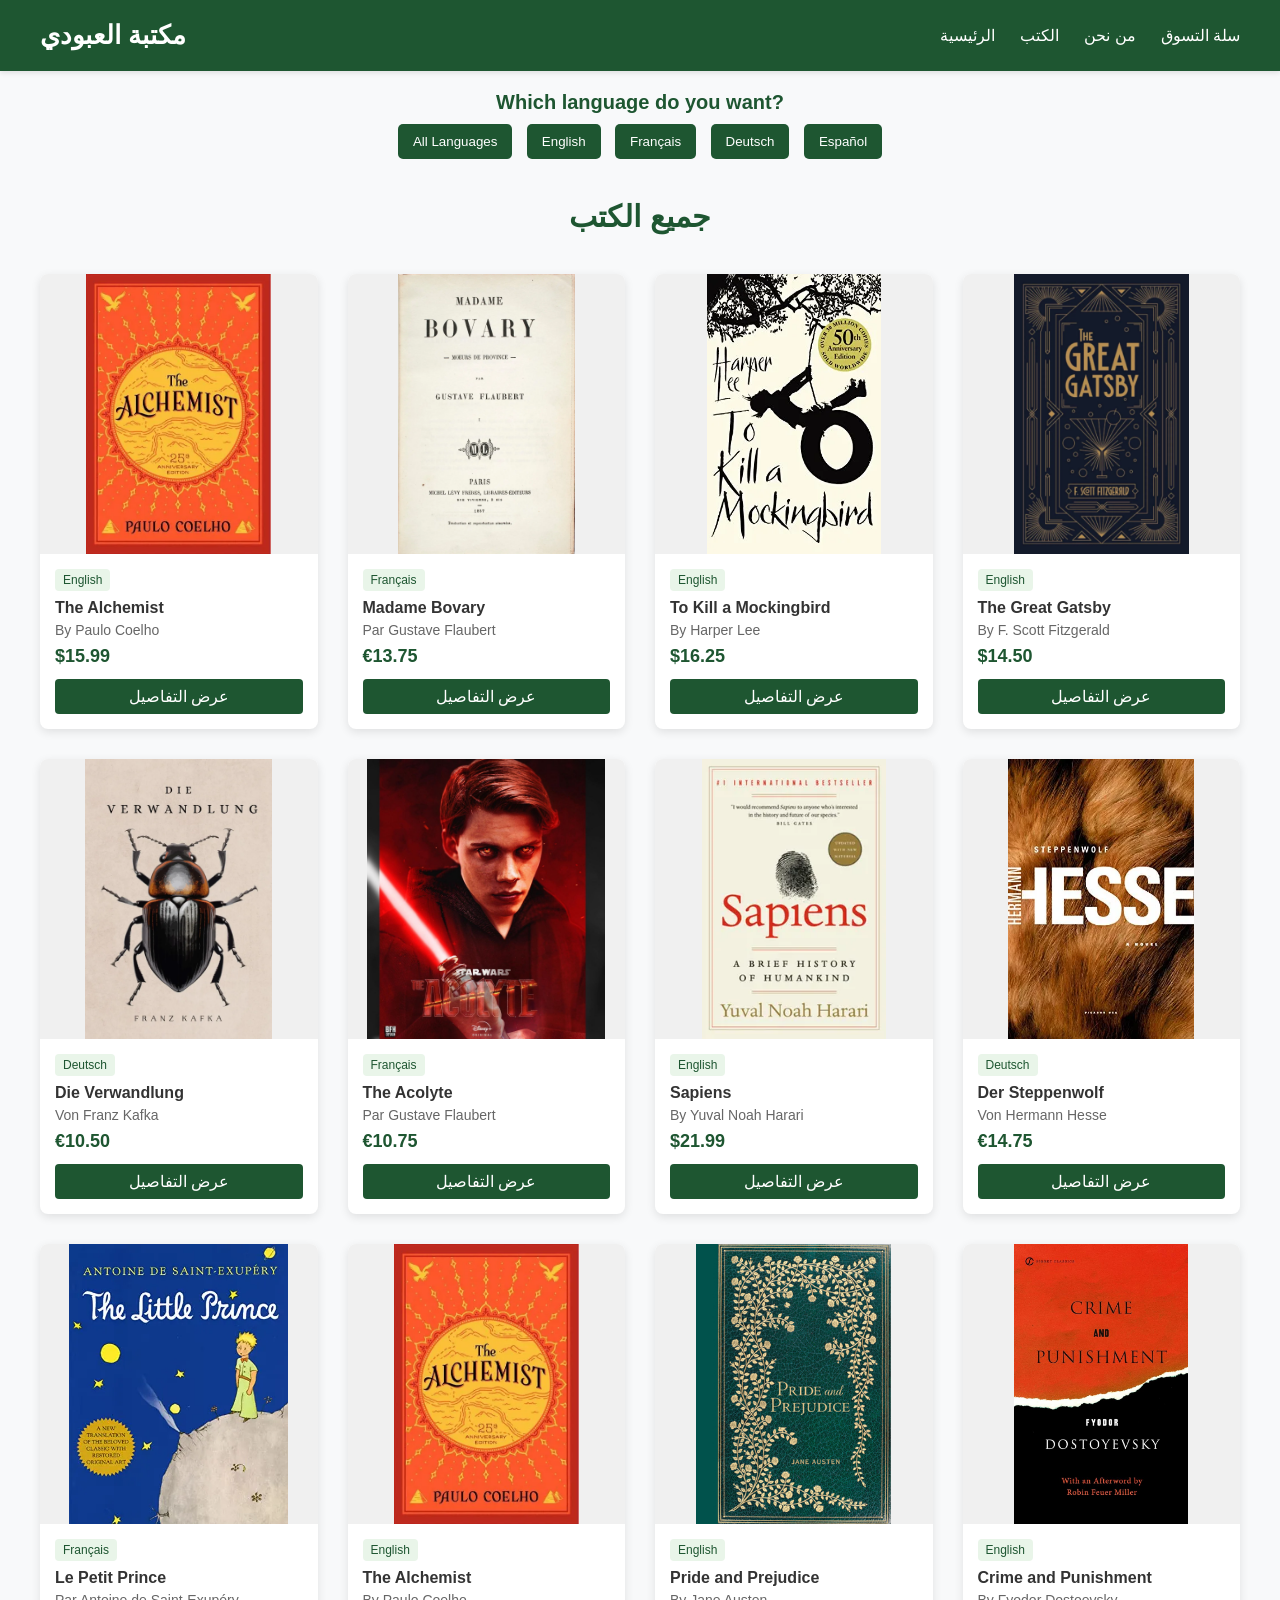
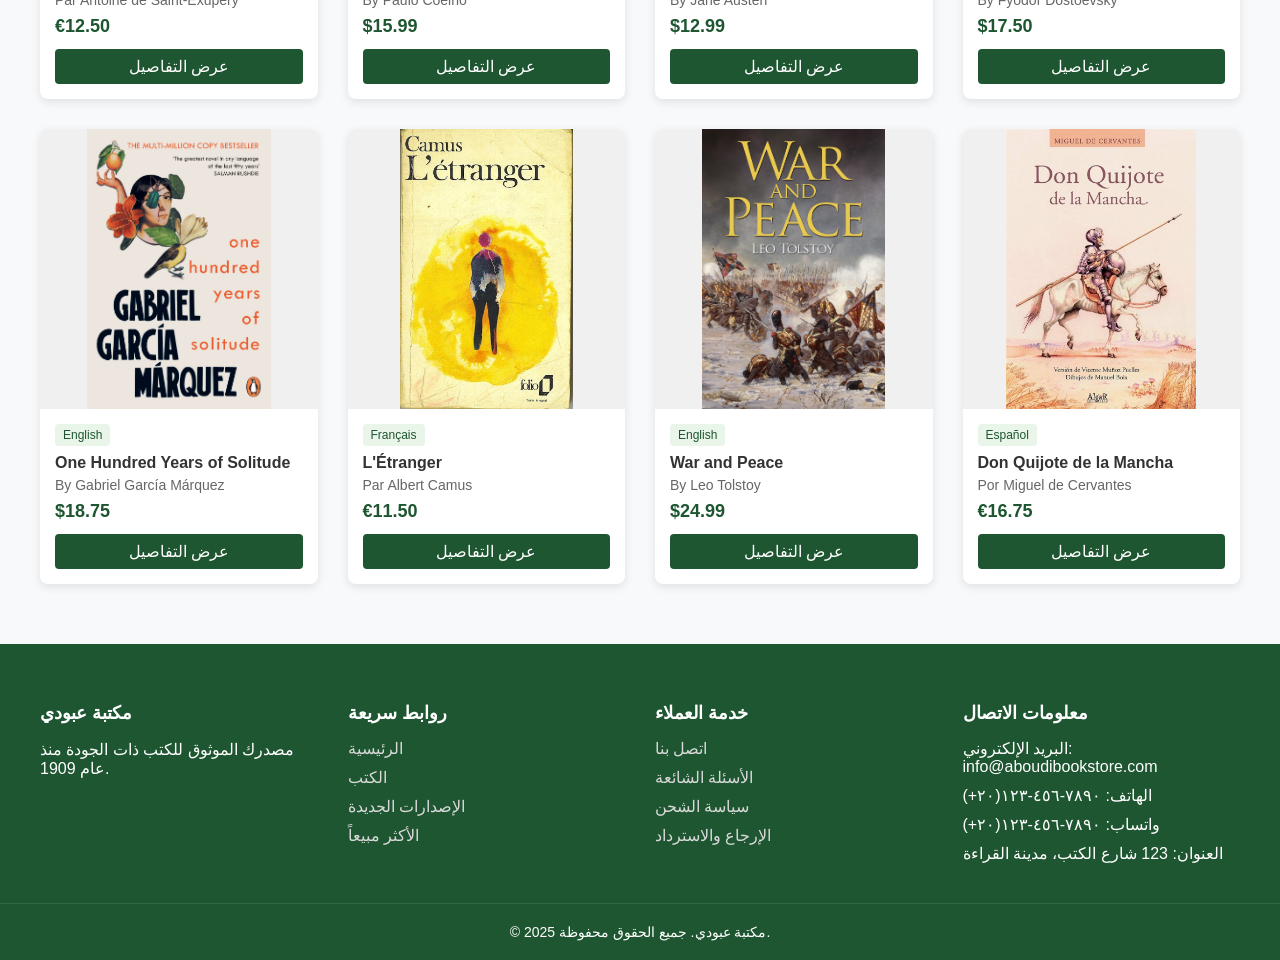
==== books.html @ b1434399 "trail" ====
<!DOCTYPE html>
<html lang="en" dir="ltr">

<head>
  <meta charset="UTF-8">
  <meta name="viewport" content="width=device-width, initial-scale=1">
  <title>مكتبة عبودي - الكتب</title>
  <style>
    body {
      font-family: 'Segoe UI', Tahoma, Geneva, Verdana, sans-serif;
      background-color: #f8f9fa;
      margin: 0;
      color: #333;
    }

    /* Header Styles */
    header {
      background-color: #1e5631;
      color: white;
      padding: 20px 0;
      box-shadow: 0 2px 5px rgba(0, 0, 0, 0.1);
    }

    .header-container {
      display: flex;
      justify-content: space-between;
      align-items: center;
      max-width: 1200px;
      margin: 0 auto;
      padding: 0 20px;
    }

    .logo {
      font-size: 26px;
      font-weight: bold;
    }

    .nav-menu {
      display: flex;
      gap: 25px;
    }

    .nav-menu a {
      color: white;
      text-decoration: none;
      font-weight: 500;
      transition: color 0.3s;
    }

    .nav-menu a:hover {
      color: #9ee6a0;
      text-decoration: underline;
      text-underline-offset: 5px;
    }

    /* Main Content Styles */
    .main-content {
      max-width: 1200px;
      margin: 40px auto;
      padding: 0 20px;
    }

    .section-heading {
      text-align: center;
      margin-bottom: 40px;
      font-size: 30px;
      color: #1e5631;
    }

    .books-grid {
      display: grid;
      grid-template-columns: repeat(auto-fill, minmax(220px, 1fr));
      gap: 30px;
      margin-bottom: 60px;
    }

    .book-card {
      background: white;
      border-radius: 8px;
      overflow: hidden;
      box-shadow: 0 3px 10px rgba(0, 0, 0, 0.1);
      transition: transform 0.3s;
      cursor: pointer;
    }

    .book-card:hover {
      transform: translateY(-5px);
    }

    .book-image {
      height: 280px;
      overflow: hidden;
      background-color: #f0f0f0;
      display: flex;
      align-items: center;
      justify-content: center;
    }

    .book-image img {
      max-width: 100%;
      max-height: 100%;
      object-fit: cover;
    }

    .book-details {
      padding: 15px;
    }

    .language-tag {
      display: inline-block;
      padding: 4px 8px;
      background-color: #e9f5e9;
      color: #1e5631;
      border-radius: 4px;
      font-size: 12px;
      margin-bottom: 8px;
    }

    .book-title {
      font-weight: 600;
      margin-bottom: 5px;
      font-size: 16px;
    }

    .book-author {
      color: #666;
      font-size: 14px;
      margin-bottom: 8px;
    }

    .book-price {
      color: #1e5631;
      font-weight: 600;
      font-size: 18px;
      margin-bottom: 12px;
    }

    .btn {
      display: inline-block;
      padding: 8px 16px;
      background-color: #1e5631;
      color: white;
      text-decoration: none;
      border-radius: 4px;
      transition: background-color 0.3s;
      text-align: center;
      width: 100%;
      box-sizing: border-box;
    }

    .btn:hover {
      background-color: #173f25;
    }

    .footer {
            background-color: #1e5631;
            color: white;
            padding: 40px 0 20px;
        }

        .footer-container {
            max-width: 1200px;
            margin: 0 auto;
            padding: 0 20px;
            display: grid;
            grid-template-columns: repeat(auto-fit, minmax(200px, 1fr));
            gap: 30px;
        }

        .footer h3 {
            margin-bottom: 15px;
            font-size: 18px;
        }

        .footer ul {
            list-style: none;
            padding: 0;
            margin: 0;
        }

        .footer li {
            margin-bottom: 10px;
        }

        .footer a {
            color: #d9d9d9;
            text-decoration: none;
        }

        .footer a:hover {
            color: white;
        }

        .copyright {
            text-align: center;
            margin-top: 30px;
            padding-top: 20px;
            border-top: 1px solid rgba(255, 255, 255, 0.1);
            font-size: 14px;
        }

    /* Responsive Design */
    @media (max-width: 768px) {
      .header-container {
        flex-direction: column;
        text-align: center;
      }

      .nav-menu {
        margin-top: 20px;
        flex-wrap: wrap;
        justify-content: center;
      }

      .books-grid {
        grid-template-columns: repeat(auto-fill, minmax(160px, 1fr));
        gap: 20px;
      }

      .book-image {
        height: 220px;
      }

      .footer-container {
        grid-template-columns: 1fr;
        text-align: center;
      }
    }

    @media (max-width: 480px) {
      .nav-menu {
        gap: 15px;
      }

      .books-grid {
        grid-template-columns: repeat(auto-fill, minmax(140px, 1fr));
        gap: 15px;
      }

      .book-image {
        height: 180px;
      }

      .book-details {
        padding: 10px;
      }

      .book-title {
        font-size: 14px;
      }

      .book-author {
        font-size: 12px;
      }

      .book-price {
        font-size: 16px;
      }
    }

    .language-filter {
      text-align: center;
      margin-bottom: 20px;
      h3 {
        margin-bottom: 10px;
        font-size: 20px;
        color: #1e5631;
      }
      button {
        margin: 0 5px;
        padding: 10px 15px;
        background-color: #1e5631;
        color: white;
        border: none;
        border-radius: 5px;
        cursor: pointer;
        transition: background-color 0.3s;
      }
      button:hover {
        background-color: #173f25;
      }
    }

   
  </style>
</head>

<body>
  <header>
    <div class="header-container">
      <div class="logo">مكتبة العبودي</div>
      <nav class="nav-menu">
        <a href="home.html">الرئيسية</a>
        <a href="books.html">الكتب</a>
        <!-- <a href="books.html">التصنيفات</a> -->
        <a href="aboutUs.html">من نحن</a>
        <!-- <a href="login.html">تسجيل الدخول</a> -->
        <a href="cart.html">سلة التسوق</a>
      </nav>
    </div>
  </header>

  <div class="language-filter">
    <h3>Which language do you want?</h3>
    <div class="filter-buttons">
      <button class="filter-btn active" data-language="all">All Languages</button>
      <button class="filter-btn" data-language="English">English</button>
      <button class="filter-btn" data-language="Français">Français</button>
      <button class="filter-btn" data-language="Deutsch">Deutsch</button>
      <button class="filter-btn" data-language="Español">Español</button>
    </div>
  </div>

  <main class="main-content">
    <h2 class="section-heading">جميع الكتب</h2>
    <div class="books-grid">
      

      <div class="book-card">
        <div class="book-image">
          <img src="books/518qiLwlQ0L.webp" alt="غلاف الكتاب">
        </div>
        <div class="book-details">
          <div class="language-tag">English</div>
          <div class="book-title">The Alchemist</div>
          <div class="book-author">By Paulo Coelho</div>
          <div class="book-price">$15.99</div>
          <div class="book-description" style="display: none;">The Alchemist is a novel by Paulo Coelho that tells the
            story of an</div>
          <a href="book-details.html" class="btn">عرض التفاصيل</a>
        </div>
      </div>

      
      <div class="book-card">
        <div class="book-image">
          <img src="books/Madame_Bovary_1857_(hi-res).webp" alt="غلاف الكتاب">
        </div>
        <div class="book-details">
          <div class="language-tag">Français</div>
          <div class="book-title">Madame Bovary</div>
          <div class="book-author">Par Gustave Flaubert</div>
          <div class="book-price">€13.75</div>
          <div class="book-description" style="display: none;">a doctor's wife who becomes disillusioned with her
            provincial life</div>
          <a href="book-details.html" class="btn">عرض التفاصيل</a>
        </div>
      </div>

      <div class="book-card">
        <div class="book-image">
          <img src="books/to kill.webp" alt="غلاف الكتاب">
        </div>
        <div class="book-details">
          <div class="language-tag">English</div>
          <div class="book-title">To Kill a Mockingbird</div>
          <div class="book-author">By Harper Lee</div>
          <div class="book-price">$16.25</div>
          <div class="book-description" style="display: none;">TTo Kill a Mockingbird is a 1960 Southern Gothic novel by
            American
            author Harper Lee. Set in the fictional town of Maycomb, Alabama, during the Great Depression,
            the story is narrated by Scout Finch, a six-year-old tomboy who lives with her</div>
          <a href="book-details.html" class="btn">عرض التفاصيل</a>
        </div>
      </div>

      <div class="book-card">
        <div class="book-image">
          <img src="books/great gatsby.webp" alt="غلاف الكتاب">
        </div>
        <div class="book-details">
          <div class="language-tag">English</div>
          <div class="book-title">The Great Gatsby</div>
          <div class="book-author">By F. Scott Fitzgerald</div>
          <div class="book-price">$14.50</div>
          <div class="book-description" style="display: none;">The Great Gatsby is a novel by American author F. Scott
            Fitzgerald,
            published in 1925. Set in the Jazz Age on Long Island, near New York City, the novel follows the
            first-person narrator Nick Carraway as he interacts with Jay Gatsby</div>
          <a href="book-details.html" class="btn">عرض التفاصيل</a>
        </div>
      </div>

      <div class="book-card">
        <div class="book-image">
          <img src="books/Die Verwandlung.webp" alt="غلاف الكتاب">
        </div>
        <div class="book-details">
          <div class="language-tag">Deutsch</div>
          <div class="book-title" id="book-title">Die Verwandlung</div>
          <div class="book-author" id="book-author">Von Franz Kafka</div>
          <div class="book-price">€10.50</div>
          <div class="book-description" style="display: none;">Die Verwandlung," also known as "The Metamorphosis," is a
            novella by
            Franz Kafka published in 1915</div>
          <a href="book-details.html" class="btn">عرض التفاصيل</a>
        </div>
        
      </div>

      <div class="book-card">
        <div class="book-image">
          <img src="Images/book3.jpg" alt="غلاف الكتاب">
        </div>
        <div class="book-details">
          <div class="language-tag">Français</div>
          <div class="book-title">The Acolyte</div>
          <div class="book-author">Par Gustave Flaubert</div>
          <div class="book-price">€10.75</div>
          <div class="book-description" style="display: none;">a doctor's wife who becomes disillusioned with her
            provincial life and
            seeks passion and luxury through extramarital affairs and excessive spending, leading to her
            downfall.</div>
          <a href="book-details.html" class="btn">عرض التفاصيل</a>
        </div>
      </div>

      <div class="book-card">
        <div class="book-image">
          <img src="books/sapiens.webp" alt="غلاف الكتاب">
        </div>
        <div class="book-details">
          <div class="language-tag">English</div>
          <div class="book-title">Sapiens</div>
          <div class="book-author">By Yuval Noah Harari</div>
          <div class="book-price">$21.99</div>
          <div class="book-description" style="display: none;">A Brief History of Humankind by Yuval Noah Harari is a
            book that
            explores the history and impact of Homo sapiens on the world.</div>
          <a href="book-details.html" class="btn">عرض التفاصيل</a>
        </div>
      </div>

      <div class="book-card">
        <div class="book-image">
          <img src="books/die.webp" alt="غلاف الكتاب">
        </div>
        <div class="book-details">
          <div class="language-tag">Deutsch</div>
          <div class="book-title">Der Steppenwolf</div>
          <div class="book-author">Von Hermann Hesse</div>
          <div class="book-price">€14.75</div>
          <div class="book-description" style="display: none;">a complex narrative that delves into the inner turmoil of
            its
            protagonist, Harry Haller, who identifies himself as a "wolf of the steppes," or Steppenwolf.
          </div>
          <a href="book-details.html" class="btn">عرض التفاصيل</a>
        </div>
      </div>

      <div class="book-card">
        <div class="book-image">
          <img src="books/Le Petit Prince.webp" alt="غلاف الكتاب">
        </div>
        <div class="book-details">
          <div class="language-tag">Français</div>
          <div class="book-title">Le Petit Prince</div>
          <div class="book-author">Par Antoine de Saint-Exupéry</div>
          <div class="book-price">€12.50</div>
          <div class="book-description" style="display: none;">a novella by Antoine de Saint-Exupéry that tells the
            story of a young</div>
          <a href="book-details.html" class="btn">عرض التفاصيل</a>
        </div>
      </div>
      <div class="book-card">
        <div class="book-image">
          <img src="books/518qiLwlQ0L.webp" alt="غلاف الكتاب">
        </div>
        <div class="book-details">
          <div class="language-tag">English</div>
          <div class="book-title">The Alchemist</div>
          <div class="book-author">By Paulo Coelho</div>
          <div class="book-price">$15.99</div>
          <div class="book-description" style="display: none;">The Alchemist is a novel by Paulo Coelho that tells the
            story of an</div>
          <a href="book-details.html" class="btn">عرض التفاصيل</a>
        </div>
      </div>

      
      <div class="book-card">
        <div class="book-image">
          <img src="books/Pride and Prejudice.jpg" alt="غلاف الكتاب">
        </div>
        <div class="book-details">
          <div class="language-tag">English</div>
          <div class="book-title">Pride and Prejudice</div>
          <div class="book-author">By Jane Austen</div>
          <div class="book-price">$12.99</div>
          <div class="book-description" style="display: none;">Pride and Prejudice is a romantic novel by Jane Austen,
            published in 1813. The story follows the main character Elizabeth Bennet as she deals with issues of
            manners, upbringing, morality, education, and marriage in the society of the landed gentry of early
            19th-century England.</div>
          <a href="book-details.html" class="btn">عرض التفاصيل</a>
        </div>
      </div>

      
      <div class="book-card">
        <div class="book-image">
          <img src="books/Crime and Punishment.jpg" alt="غلاف الكتاب">
        </div>
        <div class="book-details">
          <div class="language-tag">English</div>
          <div class="book-title">Crime and Punishment</div>
          <div class="book-author">By Fyodor Dostoevsky</div>
          <div class="book-price">$17.50</div>
          <div class="book-description" style="display: none;">Crime and Punishment focuses on the mental anguish and
            moral dilemmas of Rodion Raskolnikov, an impoverished ex-student in Saint Petersburg who formulates a plan
            to kill an unscrupulous pawnbroker for her money.</div>
          <a href="book-details.html" class="btn">عرض التفاصيل</a>
        </div>
      </div>

      
      <div class="book-card">
        <div class="book-image">
          <img src="books/One Hundred Years of Solitude.jpg" alt="غلاف الكتاب">
        </div>
        <div class="book-details">
          <div class="language-tag">English</div>
          <div class="book-title">One Hundred Years of Solitude</div>
          <div class="book-author">By Gabriel García Márquez</div>
          <div class="book-price">$18.75</div>
          <div class="book-description" style="display: none;">One Hundred Years of Solitude tells the story of the rise
            and fall of the mythical town of Macondo through the history of the Buendía family.</div>
          <a href="book-details.html" class="btn">عرض التفاصيل</a>
        </div>
      </div>

      
      <div class="book-card">
        <div class="book-image">
          <img src="books/L'Étranger.jpg" alt="غلاف الكتاب">
        </div>
        <div class="book-details">
          <div class="language-tag">Français</div>
          <div class="book-title">L'Étranger</div>
          <div class="book-author">Par Albert Camus</div>
          <div class="book-price">€11.50</div>
          <div class="book-description" style="display: none;">L'Étranger (The Stranger) follows the story of Meursault,
            an indifferent French Algerian who commits a murder and is sentenced to death with little concern for the
            consequences.</div>
          <a href="book-details.html" class="btn">عرض التفاصيل</a>
        </div>
      </div>

      
      <div class="book-card">
        <div class="book-image">
          <img src="books/War and Peace.jpg" alt="غلاف الكتاب">
        </div>
        <div class="book-details">
          <div class="language-tag">English</div>
          <div class="book-title">War and Peace</div>
          <div class="book-author">By Leo Tolstoy</div>
          <div class="book-price">$24.99</div>
          <div class="book-description" style="display: none;">War and Peace chronicles the history of the French
            invasion of Russia and the impact of the Napoleonic era on Tsarist society through the stories of five
            Russian aristocratic families.</div>
          <a href="book-details.html" class="btn">عرض التفاصيل</a>
        </div>
      </div>

      
      <div class="book-card">
        <div class="book-image">
          <img src="books/Don Quijote de la Mancha.jpg" alt="غلاف الكتاب">
        </div>
        <div class="book-details">
          <div class="language-tag">Español</div>
          <div class="book-title">Don Quijote de la Mancha</div>
          <div class="book-author">Por Miguel de Cervantes</div>
          <div class="book-price">€16.75</div>
          <div class="book-description" style="display: none;">Don Quijote de la Mancha cuenta la historia de un hidalgo
            que, enloquecido por la lectura de libros de caballerías, decide convertirse en caballero andante y salir en
            busca de aventuras.</div>
          <a href="book-details.html" class="btn">عرض التفاصيل</a>
        </div>
      </div>

  </main>

  <footer class="footer">
    <div class="footer-container">
        <div>
            <h3>مكتبة عبودي</h3>
            <p>مصدرك الموثوق للكتب ذات الجودة منذ عام 1909.</p>
        </div>

        <div>
            <h3>روابط سريعة</h3>
            <ul>
                <li><a href="home.html">الرئيسية</a></li>
                <li><a href="books.html">الكتب</a></li>
                <li><a href="book-details.html">الإصدارات الجديدة</a></li>
                <li><a href="book-details.html">الأكثر مبيعاً</a></li>
            </ul>
        </div>

        <div>
            <h3>خدمة العملاء</h3>
            <ul>
                <li><a href="aboutUs.html">اتصل بنا</a></li>
                <li><a href="faq.html">الأسئلة الشائعة</a></li>
                <li><a href="policy.html">سياسة الشحن</a></li>
                <li><a href="returns.html">الإرجاع والاسترداد</a></li>
            </ul>
        </div>

        <div>
          <h3>معلومات الاتصال</h3>
          <ul>
              <li>البريد الإلكتروني: info@aboudibookstore.com</li>
              <li>الهاتف: ٧٨٩٠-٤٥٦-١٢٣(٢٠+)</li>
              <li>واتساب: ٧٨٩٠-٤٥٦-١٢٣(٢٠+)</li>
              <li>العنوان: 123 شارع الكتب، مدينة القراءة</li>
          </ul>
      </div>
    </div>

    <div class="copyright">
        © 2025 مكتبة عبودي. جميع الحقوق محفوظة.
    </div>
</footer>

  <script>
    // Book click handler for details page navigation
    document.querySelectorAll('.book-card').forEach(card => {
      card.addEventListener('click', function () {
        const bookImg = this.querySelector('.book-image img').src;
        const bookTitle = this.querySelector('.book-title').textContent;
        const bookAuthor = this.querySelector('.book-author').textContent;
        const bookPrice = this.querySelector('.book-price').textContent;
        const bookDescription = this.querySelector('.book-description').textContent;

        localStorage.setItem('selectedBookImg', bookImg);
        localStorage.setItem('selectedBookTitle', bookTitle);
        localStorage.setItem('selectedBookAuthor', bookAuthor);
        localStorage.setItem('selectedBookPrice', bookPrice);
        localStorage.setItem('selectedBookDescription', bookDescription);

        window.location.href = 'book-details.html';
      });
    });

    // Language filter functionality
    const filterButtons = document.querySelectorAll('.filter-btn');
    const bookCards = document.querySelectorAll('.book-card');

    filterButtons.forEach(button => {
      button.addEventListener('click', function () {
        // Remove active class from all buttons
        filterButtons.forEach(btn => btn.classList.remove('active'));

        // Add active class to clicked button
        this.classList.add('active');

        const selectedLanguage = this.getAttribute('data-language');

        
        bookCards.forEach(card => {
          const bookLanguageTag = card.querySelector('.language-tag');
          if (!bookLanguageTag) return; 

          const bookLanguage = bookLanguageTag.textContent.trim();

          if (selectedLanguage === 'all') {
            // Show all books
            card.style.display = 'block';
          } else {
            // Show/hide based on language match
            card.style.display = bookLanguage === selectedLanguage ? 'block' : 'none';
          }
        });
      });
    });

    // Initialize with all books visible
    document.querySelector('.filter-btn[data-language="all"]').classList.add('active');
  </script>
</body>

</html>
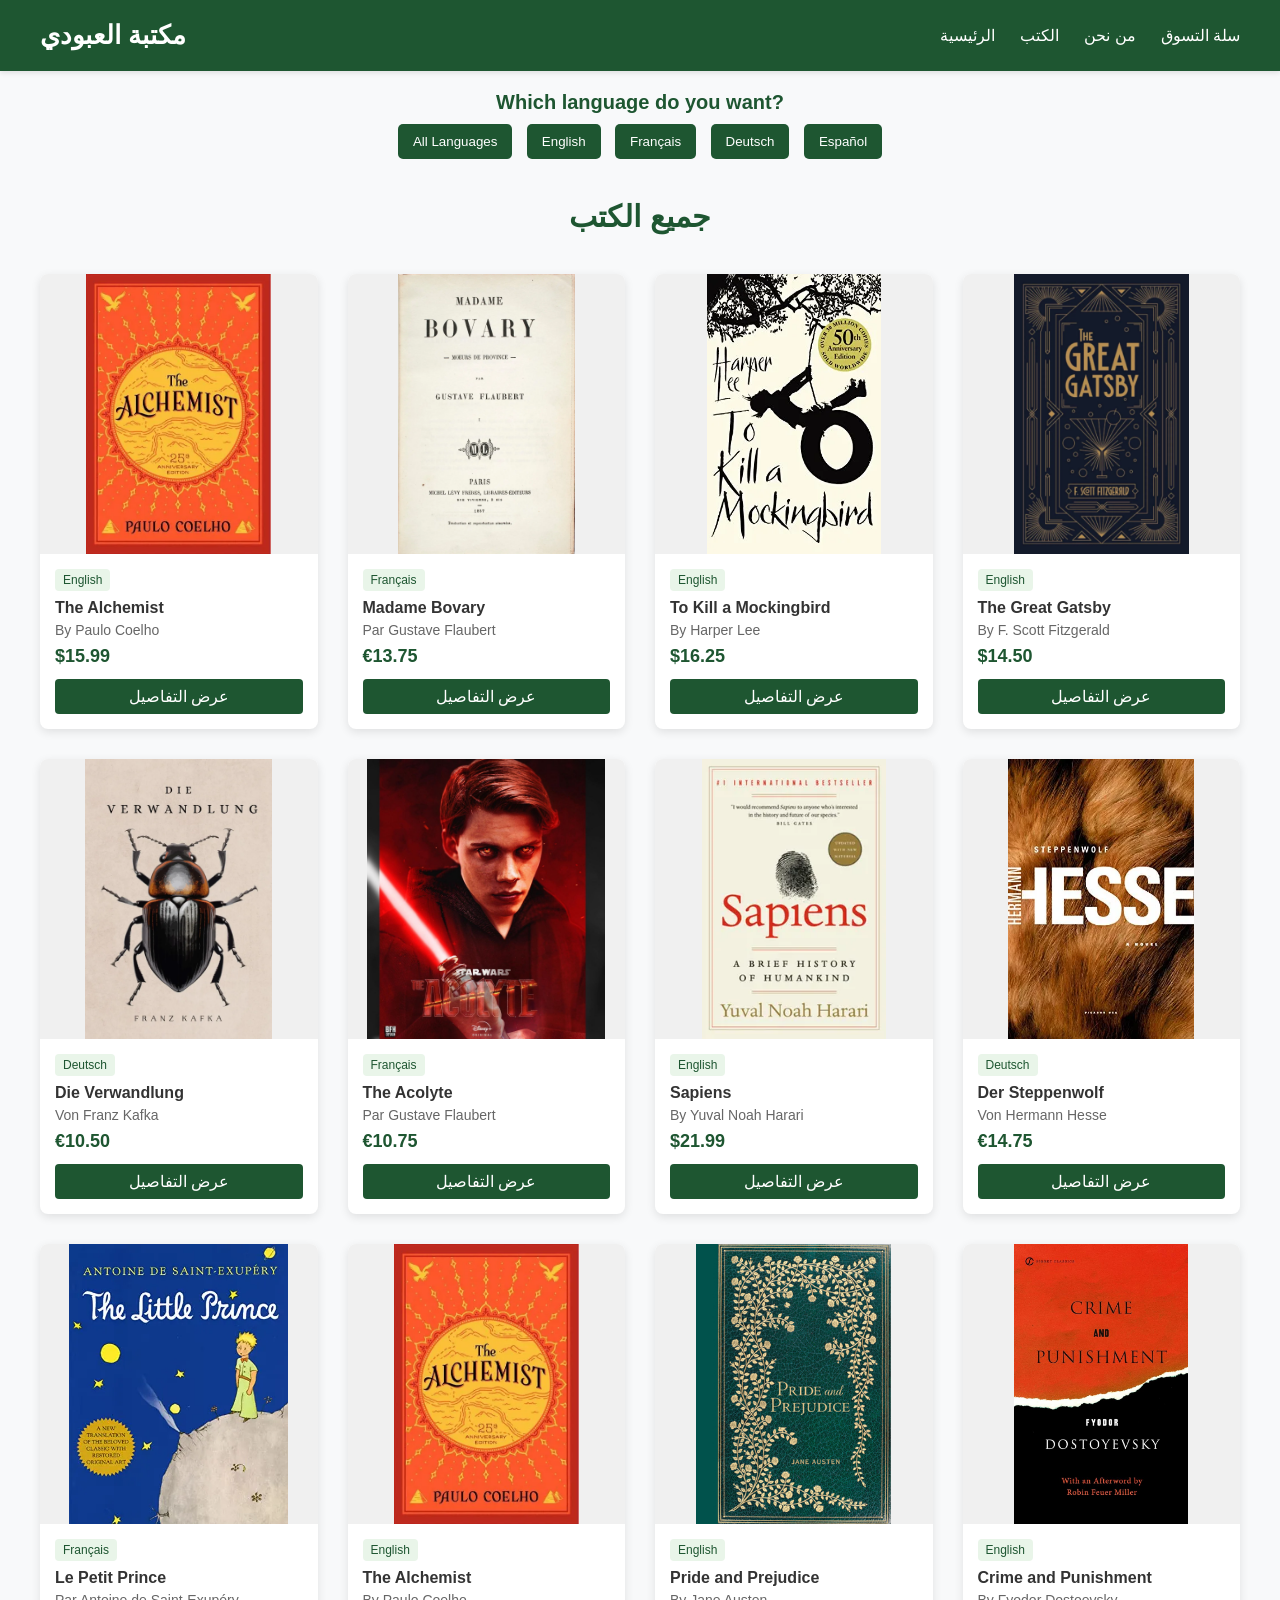
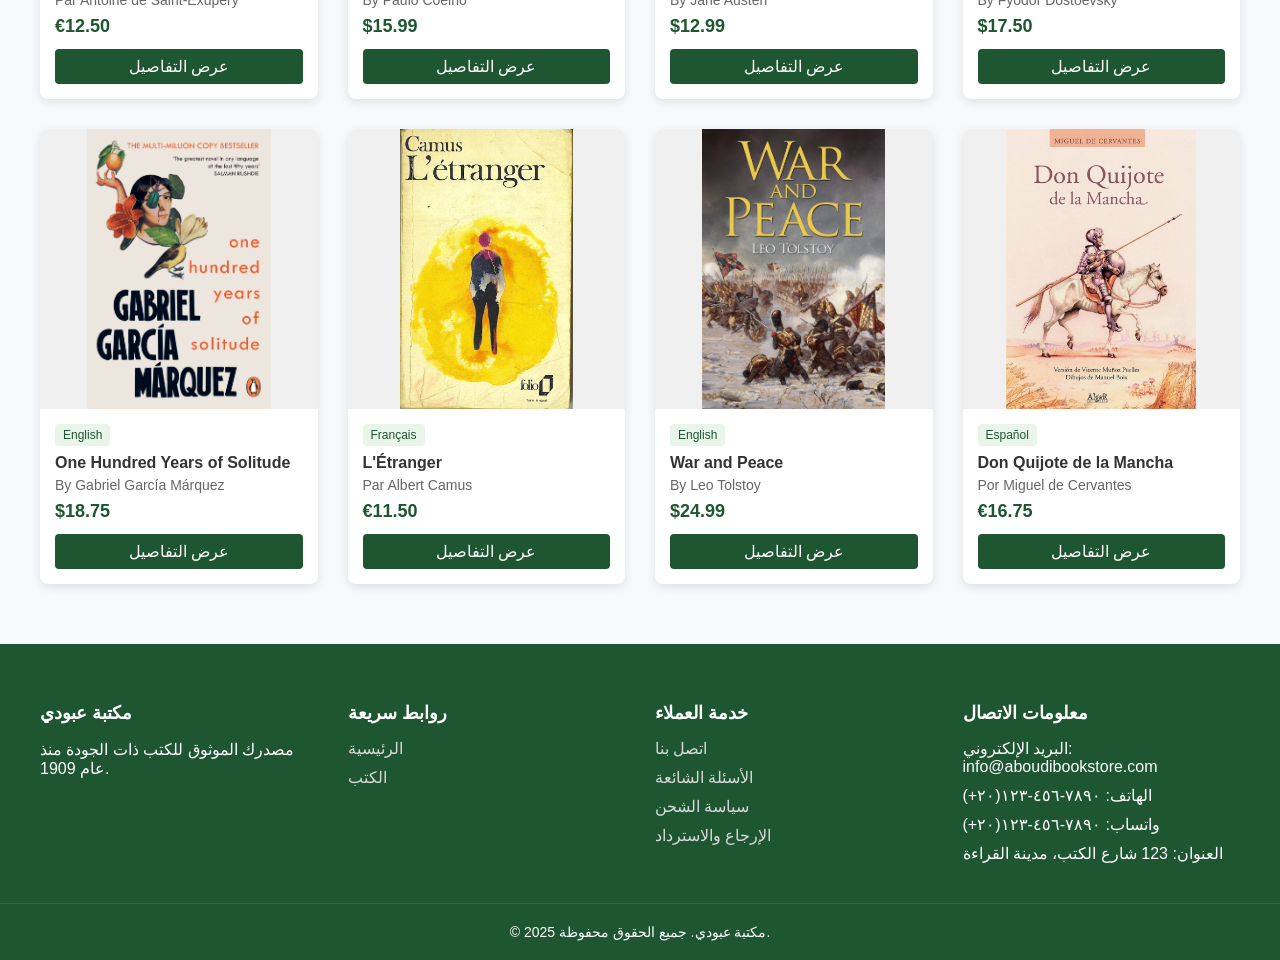
==== commit 5ea863f4: "footer edit" ====
--- a/books.html
+++ b/books.html
@@ -593,8 +593,8 @@
             <ul>
                 <li><a href="home.html">الرئيسية</a></li>
                 <li><a href="books.html">الكتب</a></li>
-                <li><a href="book-details.html">الإصدارات الجديدة</a></li>
-                <li><a href="book-details.html">الأكثر مبيعاً</a></li>
+                <!-- <li><a href="book-details.html">الإصدارات الجديدة</a></li> -->
+                <!-- <li><a href="book-details.html">الأكثر مبيعاً</a></li> -->
             </ul>
         </div>
 
@@ -609,14 +609,14 @@
         </div>
 
         <div>
-          <h3>معلومات الاتصال</h3>
-          <ul>
-              <li>البريد الإلكتروني: info@aboudibookstore.com</li>
-              <li>الهاتف: ٧٨٩٠-٤٥٦-١٢٣(٢٠+)</li>
-              <li>واتساب: ٧٨٩٠-٤٥٦-١٢٣(٢٠+)</li>
-              <li>العنوان: 123 شارع الكتب، مدينة القراءة</li>
-          </ul>
-      </div>
+            <h3>معلومات الاتصال</h3>
+            <ul>
+                <li>البريد الإلكتروني: info@aboudibookstore.com</li>
+                <li>الهاتف: ٧٨٩٠-٤٥٦-١٢٣(٢٠+)</li>
+                <li>واتساب: ٧٨٩٠-٤٥٦-١٢٣(٢٠+)</li>
+                <li>العنوان: 123 شارع الكتب، مدينة القراءة</li>
+            </ul>
+        </div>
     </div>
 
     <div class="copyright">
